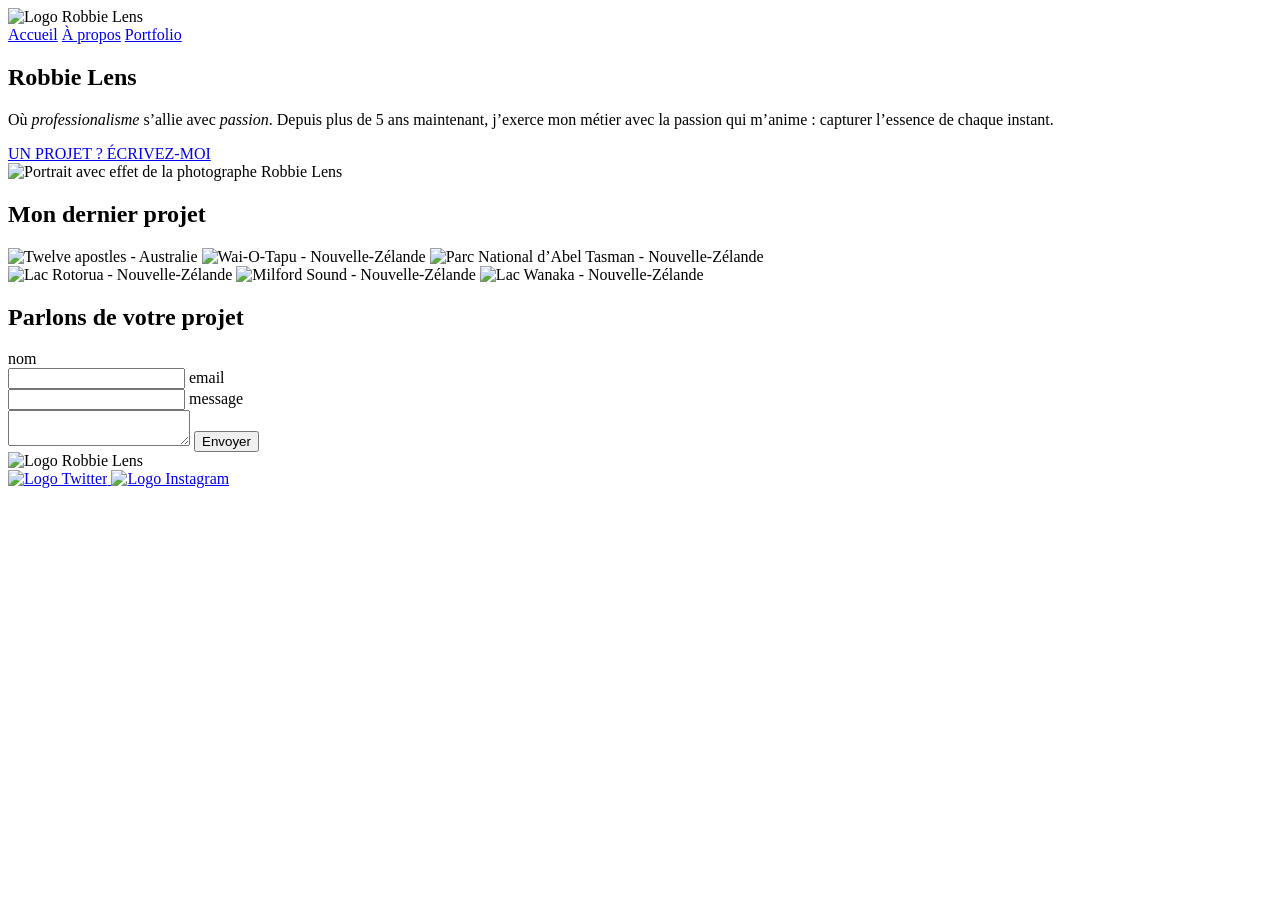
==== index.html @ 1302f825 "remontée de index.html" ====
<!DOCTYPE html>
<html lang="fr">

<head>
    <meta charset="utf-8" >
    <title>Accueil - Robbie Lens Photographie</title>
    <link href="style/style.css" rel="stylesheet" >
    <link href="style/index.css" rel="stylesheet" >
    <link rel="preconnect" href="https://fonts.googleapis.com">
    <link rel="preconnect" href="https://fonts.gstatic.com" crossorigin>
    <link href="https://fonts.googleapis.com/css2?family=Manrope&family=Montserrat&display=swap" rel="stylesheet">
</head>

<body>
    <header>
        <nav>
            <img src="images/logo.png" alt="Logo Robbie Lens" >
            <div>
                <a href="index.html">Accueil</a>
                <a href="a-propos.html">À propos</a>
                <a href="portfolio.html">Portfolio</a>
            </div>
        </nav>
    </header>
    <main>
        <section class="accueil-introduction">
            <div>
                <h1>Robbie Lens</h1>
                <p>
                    Où <em>professionalisme</em> s’allie avec <em>passion</em>. Depuis
                    plus de 5 ans maintenant, j’exerce mon métier avec la passion
                    qui m’anime : capturer l’essence de chaque instant.
                </p>
             
                <a href="#contact" class="cta">UN PROJET ? ÉCRIVEZ-MOI</a>

            </form>
            </div>
            <img src="images/robbie-lens.png" alt="Portrait avec effet de la photographe Robbie Lens" >
        </section>
        <section class="accueil-photos">
            <h2>Mon dernier projet</h2>
            <div>
                <img src="images/accueil/element-1.png" alt="Twelve apostles - Australie" >
                <img src="images/accueil/element-2.png" alt="Wai-O-Tapu - Nouvelle-Zélande" >
                <img src="images/accueil/element-3.png" alt="Parc National d’Abel Tasman - Nouvelle-Zélande" >
            </div>
            <div>
                <img src="images/accueil/element-4.png" alt="Lac Rotorua - Nouvelle-Zélande" >
                <img src="images/accueil/element-5.png" alt="Milford Sound - Nouvelle-Zélande" >
                <img src="images/accueil/element-6.png" alt="Lac Wanaka - Nouvelle-Zélande" >
            </div>
        </section>
        
        <section id="contact" class="section-formulaire">
            <h2>Parlons de votre projet</h2>
                <form method="get" action="">
                    <label for="nom">nom</label>  <br><input type="text" name="nom" id="nom" required>
              
                    <label for="email">email</label>  <br><input type="email" name="email" id="email" required>

                    <label for="message">message</label><br>
                        <textarea name="message" id="message" required></textarea>
   
                    <input class="cta" type="submit" value="Envoyer"/>
                </form>

        </section>

    </main>
    <footer>
        <img src="images/logo.png" alt="Logo Robbie Lens" >
        <div>
            <a target="_blank" href="https://twitter.com/" class="lien-icone">
                <img src="images/twitter.png" alt="Logo Twitter" >
            </a>
            <a target="_blank" href="https://www.instagram.com/" class="lien-icone">
                <img src="images/instagram.png" alt="Logo Instagram" >
            </a>
        </div>
    </footer>
</body>

</html>
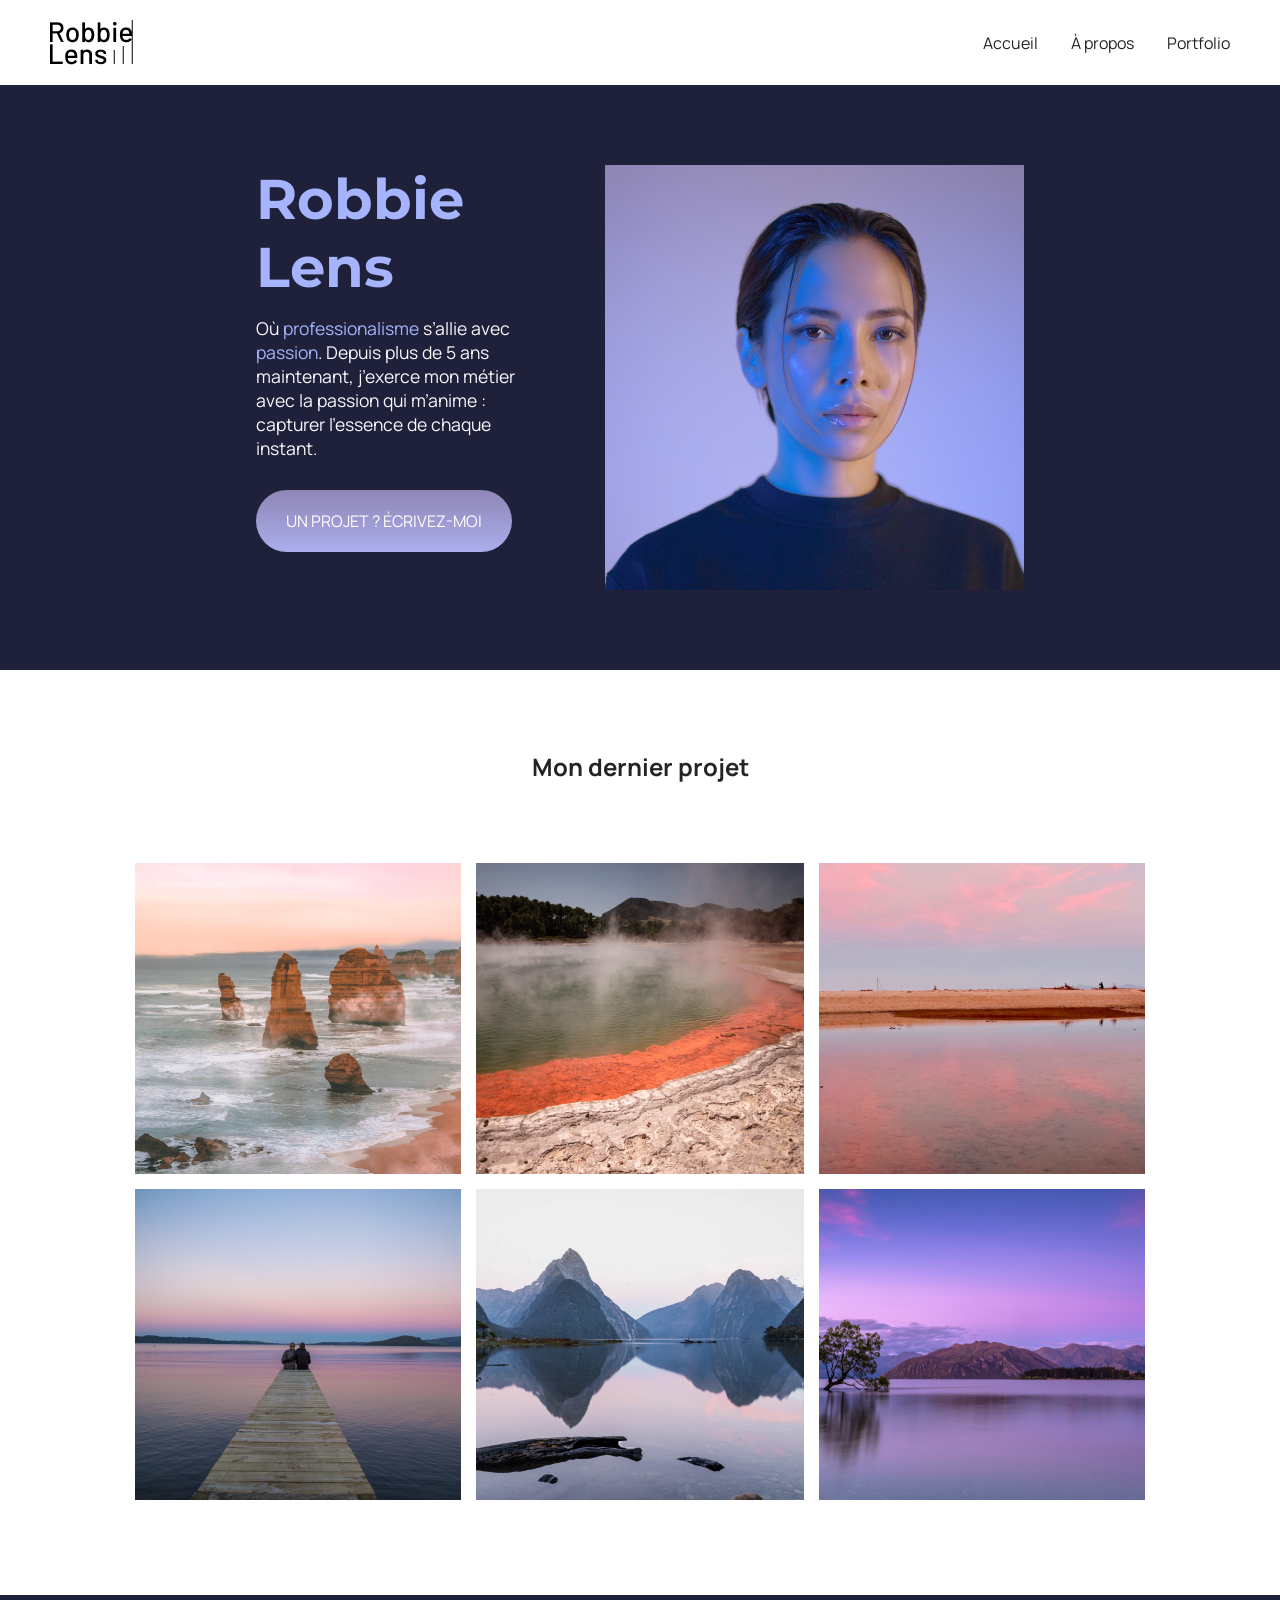
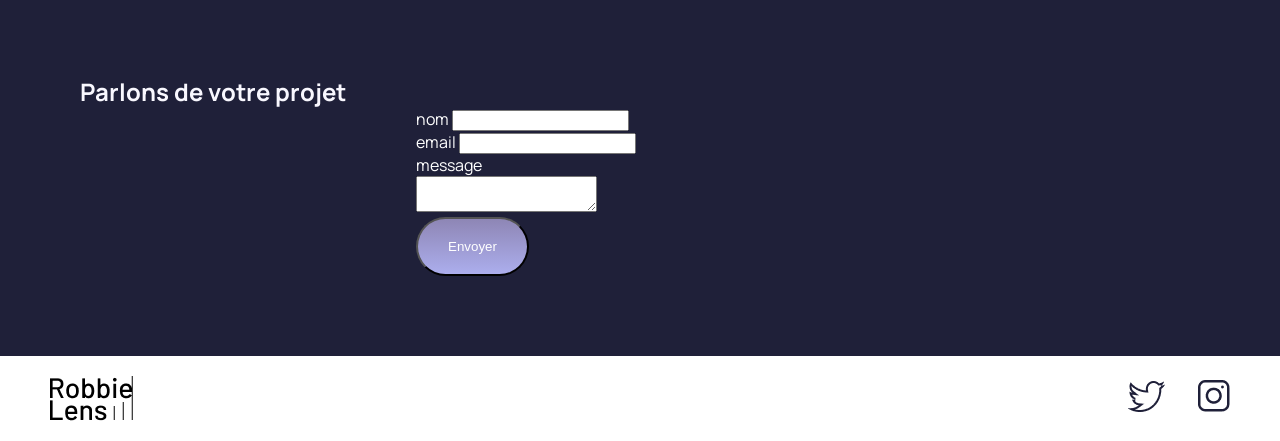
==== commit 3b063543: "creation formulaire" ====
--- a/index.html
+++ b/index.html
@@ -34,7 +34,6 @@
              
                 <a href="#contact" class="cta">UN PROJET ? ÉCRIVEZ-MOI</a>
 
-            </form>
             </div>
             <img src="images/robbie-lens.png" alt="Portrait avec effet de la photographe Robbie Lens" >
         </section>
@@ -55,14 +54,24 @@
         <section id="contact" class="section-formulaire">
             <h2>Parlons de votre projet</h2>
                 <form method="get" action="">
-                    <label for="nom">nom</label>  <br><input type="text" name="nom" id="nom" required>
-              
-                    <label for="email">email</label>  <br><input type="email" name="email" id="email" required>
-
+                <div class="conteneur-formulaire">
+                    <div class="conteneur-mail_nom">
+                        <div class="champ">
+                            <label for="nom">nom</label>
+                            <input type="text" name="nom" id="nom" required>
+                        </div>
+                        <div class="champ">
+                            <label for="email">email</label>
+                            <input type="email" name="email" id="email" required>
+                        </div>
+                    </div>
+                </div>
+                
+                <div class="conteneur-message">
                     <label for="message">message</label><br>
                         <textarea name="message" id="message" required></textarea>
-   
-                    <input class="cta" type="submit" value="Envoyer"/>
+                </div>
+                    <div class="bouton-envoyer"><input class="cta" type="submit" value="Envoyer"/></div>
                 </form>
 
         </section>
@@ -81,4 +90,4 @@
     </footer>
 </body>
 
-</html>
+</html>
--- a/style/style.css
+++ b/style/style.css
@@ -0,0 +1,82 @@
+* {
+  margin: 0;
+}
+
+body {
+  font-family: 'Manrope', sans-serif;
+  font-size: 1em;
+  background-color: #1f2039;
+}
+
+a {
+  color: #242424;
+  text-decoration: none;
+}
+
+em {
+  color: #a5b4fc;
+  font-style: normal;
+}
+
+h1 {
+  font-size: 3.5em;
+  color: #a5b4fc;
+  font-family: 'Montserrat', sans-serif;
+}
+
+h2 {
+  color: #f9f8ff;
+}
+
+p,
+li {
+  font-size: 1.1em;
+  color: #f9f8ff;
+}
+
+header,
+footer {
+  background-color: white;
+  padding: 20px 50px;
+}
+
+.cta {
+  display: inline-block;
+  background: linear-gradient(#8e86b5, #acaeed);
+  color: white;
+  border-radius: 50px;
+  padding: 20px 30px;
+}
+
+a:hover {
+  text-decoration: underline;
+}
+
+.cta:hover {
+  background: linear-gradient(#696484, #8788ba);
+  text-decoration: none;
+}
+
+.lien-icone {
+  margin-left: 30px;
+}
+
+.lien-icone:hover {
+  opacity: 0.5;
+}
+
+section {
+  padding: 80px;
+}
+
+footer,
+nav {
+  display: flex;
+  flex-direction: row;
+  align-items: center;
+  justify-content: space-between;
+}
+
+nav a {
+  margin-left: 30px;
+}
--- a/style/index.css
+++ b/style/index.css
@@ -0,0 +1,50 @@
+.accueil-photos {
+  background-color: white;
+  padding: 80px;
+}
+
+.accueil-photos h2 {
+  color: #242424;
+  text-align: center;
+  margin-bottom: 80px;
+}
+
+.accueil-photos div {
+  display: flex;
+  flex-direction: row;
+  gap: 15px;
+  justify-content: center;
+  margin-bottom: 15px;
+}
+
+.accueil-introduction {
+  display: flex;
+  flex-direction: row;
+  width: 60%;
+  align-items: flex-start;
+  margin: auto;
+}
+
+.accueil-introduction h1 {
+  margin-bottom: 15px;
+}
+
+.accueil-introduction p {
+  margin-bottom: 30px;
+}
+
+.accueil-introduction div {
+  padding-right: 80px;
+}
+
+/*"""""""
+""""""""*/
+
+
+form {
+  display: flex;
+  flex-direction: column;
+  width: 40%;
+  margin: auto;
+  color: white;
+}
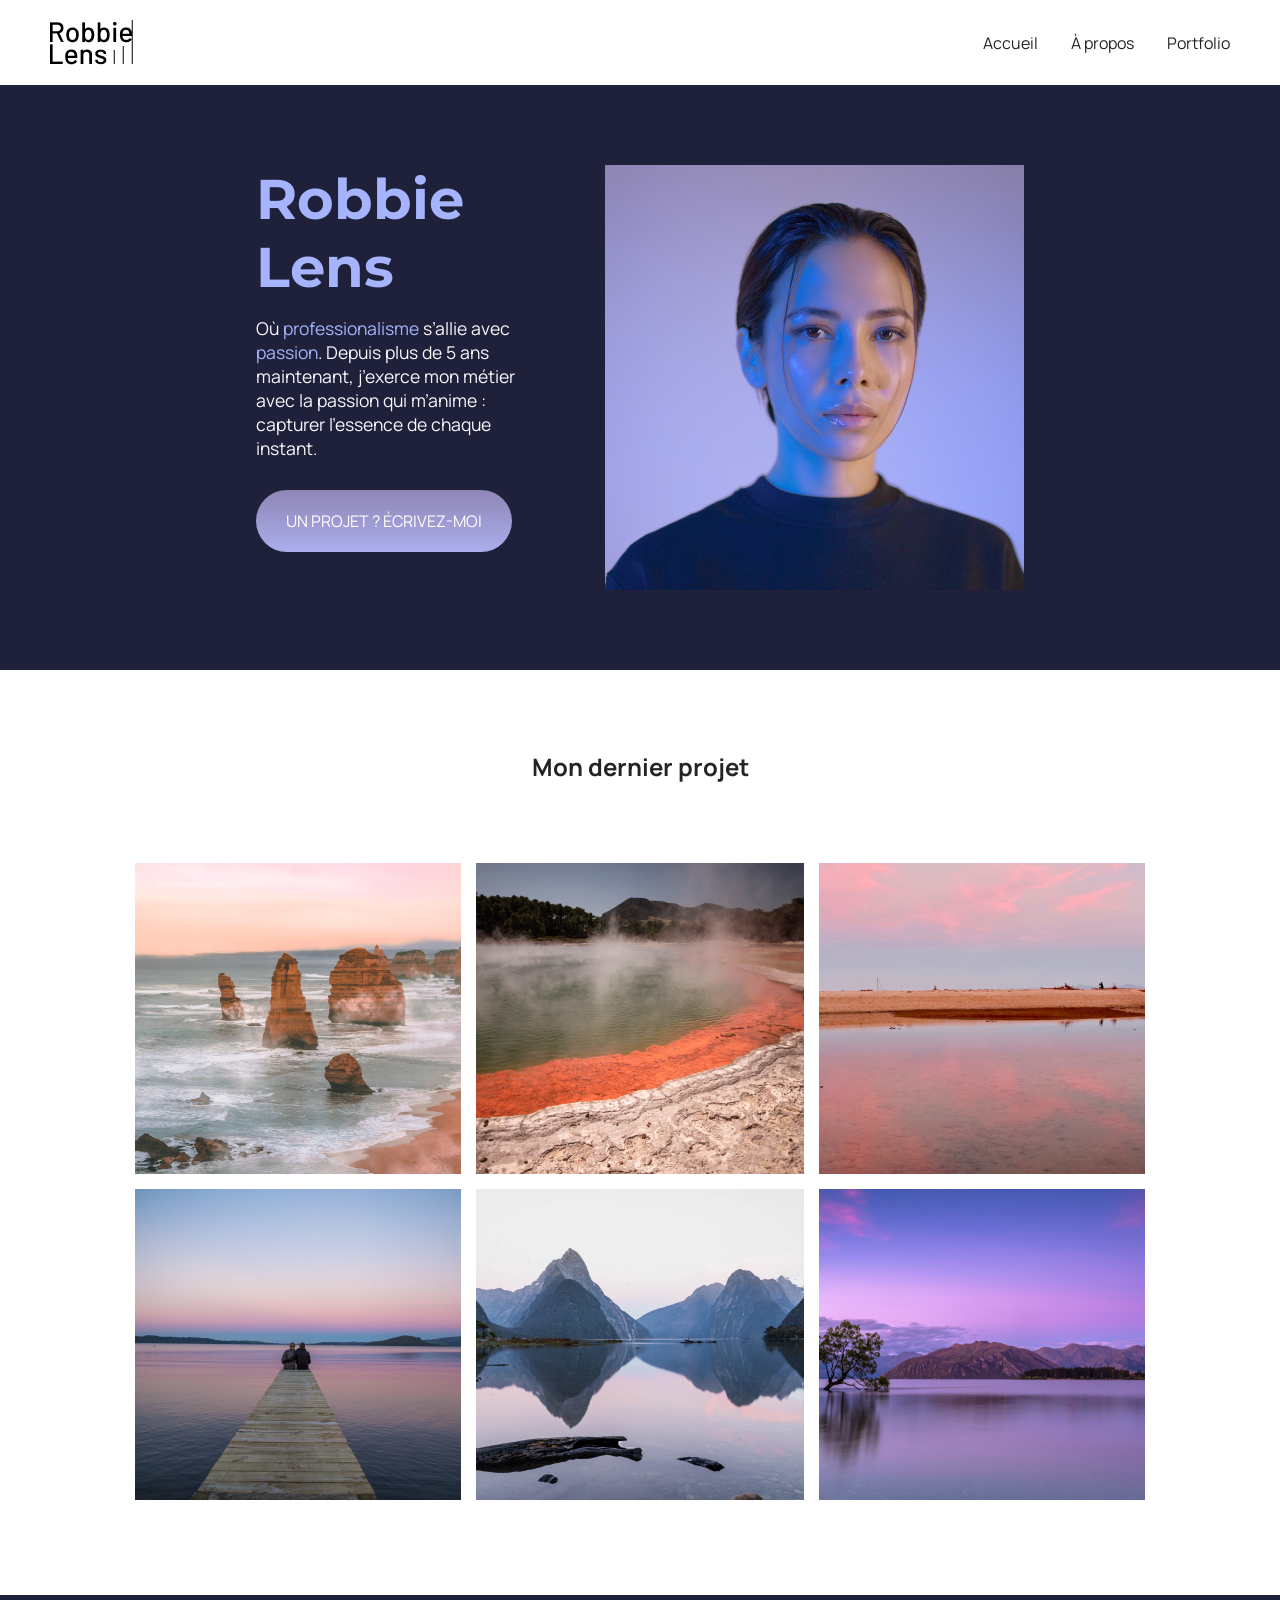
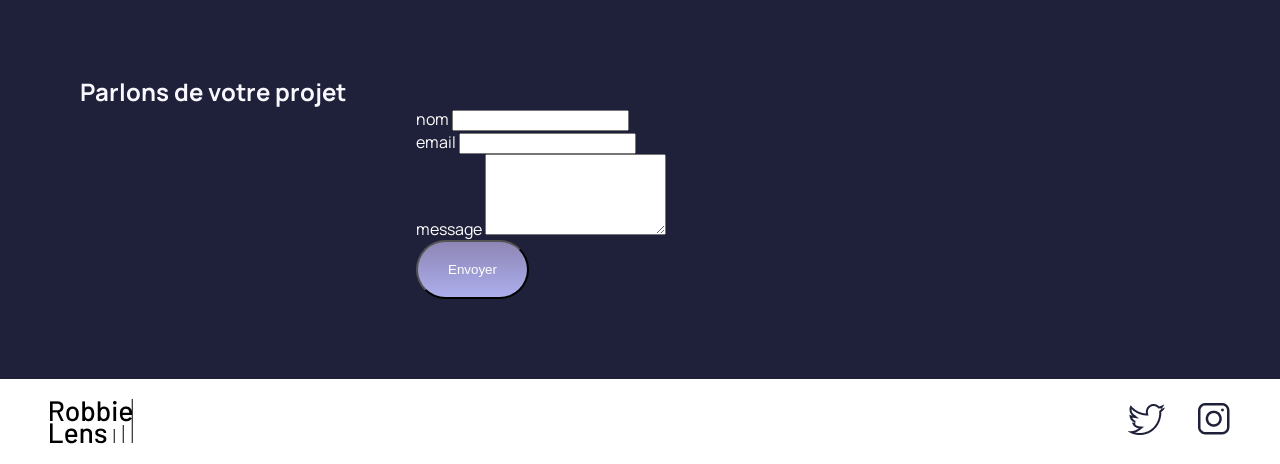
==== commit c4fab893: "formulaire ok" ====
--- a/index.html
+++ b/index.html
@@ -53,27 +53,26 @@
         
         <section id="contact" class="section-formulaire">
             <h2>Parlons de votre projet</h2>
-                <form method="get" action="">
-                <div class="conteneur-formulaire">
-                    <div class="conteneur-mail_nom">
-                        <div class="champ">
-                            <label for="nom">nom</label>
-                            <input type="text" name="nom" id="nom" required>
-                        </div>
-                        <div class="champ">
-                            <label for="email">email</label>
-                            <input type="email" name="email" id="email" required>
-                        </div>
-                    </div>
-                </div>
-                
-                <div class="conteneur-message">
-                    <label for="message">message</label><br>
-                        <textarea name="message" id="message" required></textarea>
-                </div>
-                    <div class="bouton-envoyer"><input class="cta" type="submit" value="Envoyer"/></div>
-                </form>
-
+        
+        <form method="post" action="#" class="conteneur-formulaire">
+        <div class="conteneur-mail_nom">
+            <div class="champ">
+                <label for="nom">nom</label>
+                <input type="text" name="nom" id="nom" required>
+            </div>
+            <div class="champ">
+                <label for="email">email</label>
+                <input type="email" name="email" id="email" required>
+            </div>
+        </div>
+        <div class="champ">
+            <label for="message">message</label>
+            <textarea name="message" id="message" rows="5" required></textarea>
+        </div>
+        <div class="bouton-envoyer">
+            <input class="cta" type="submit" value="Envoyer">
+        </div>
+    </form>
         </section>
 
     </main>
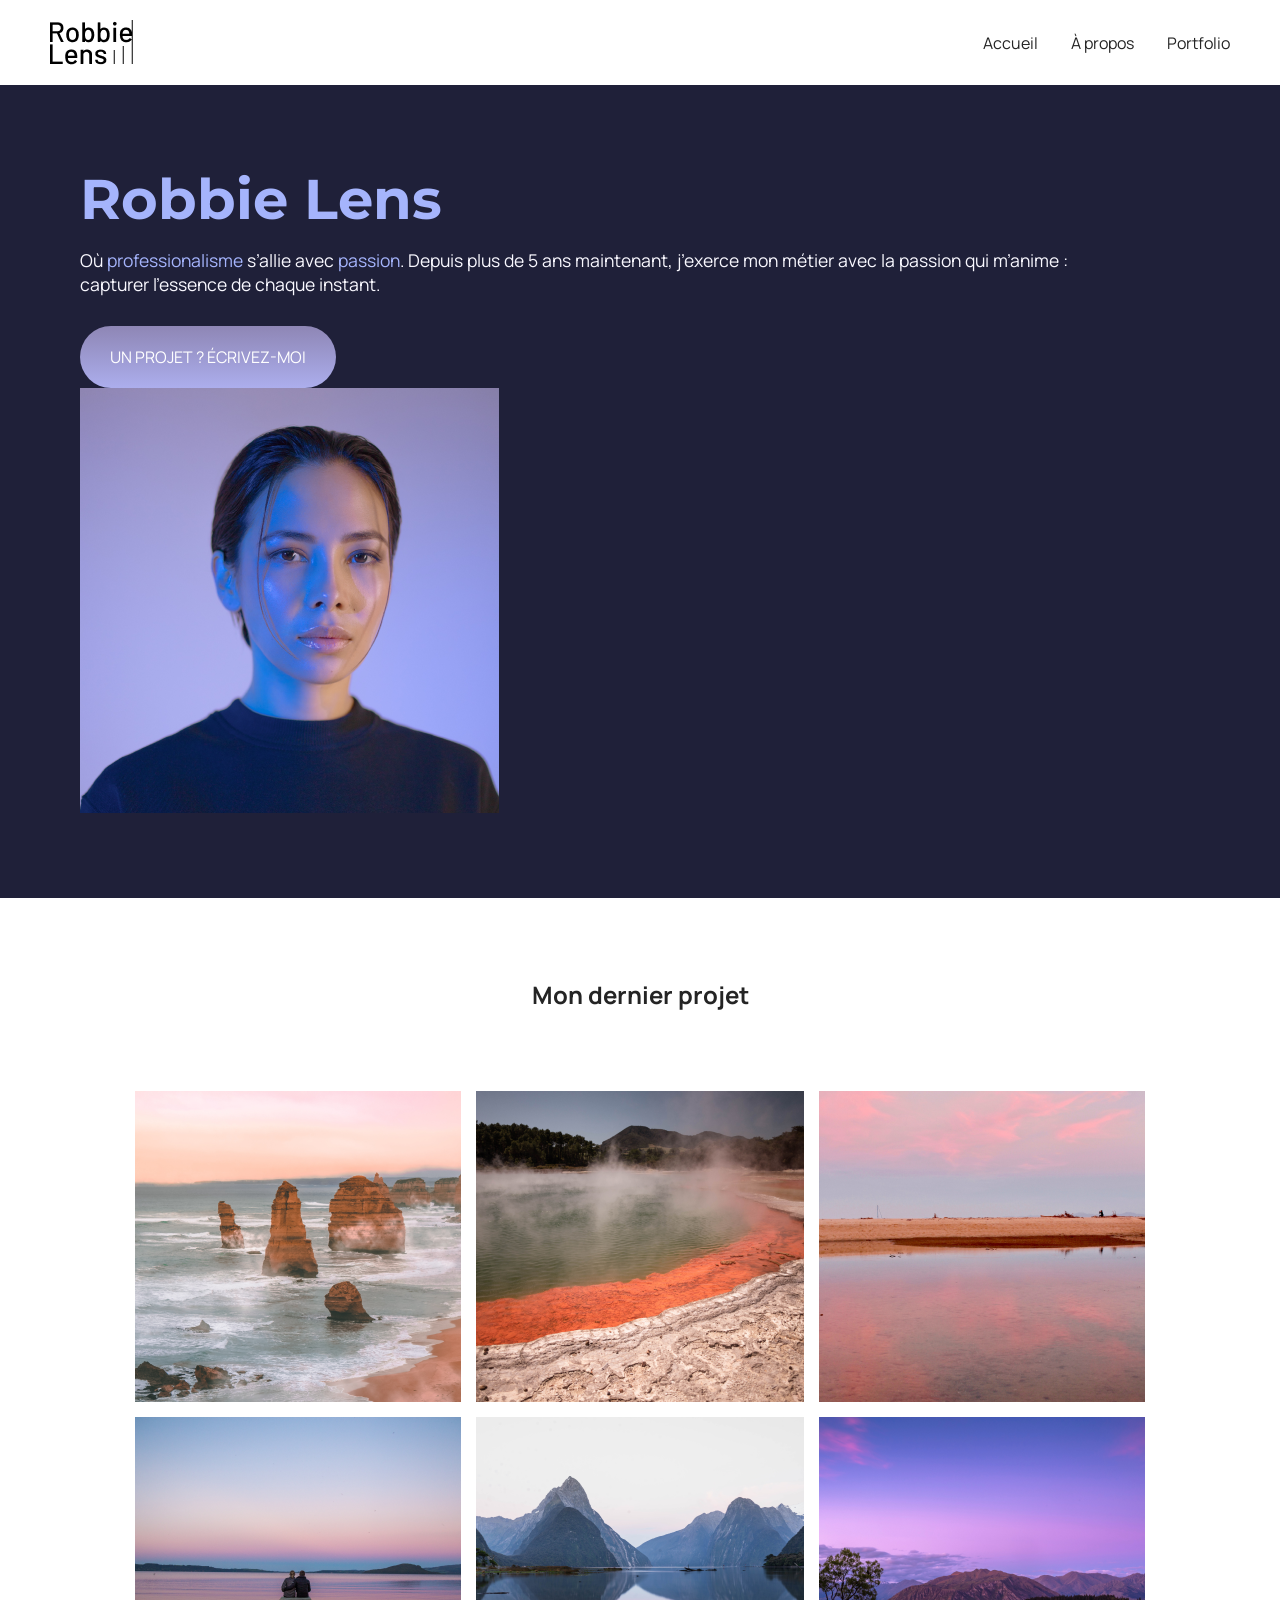
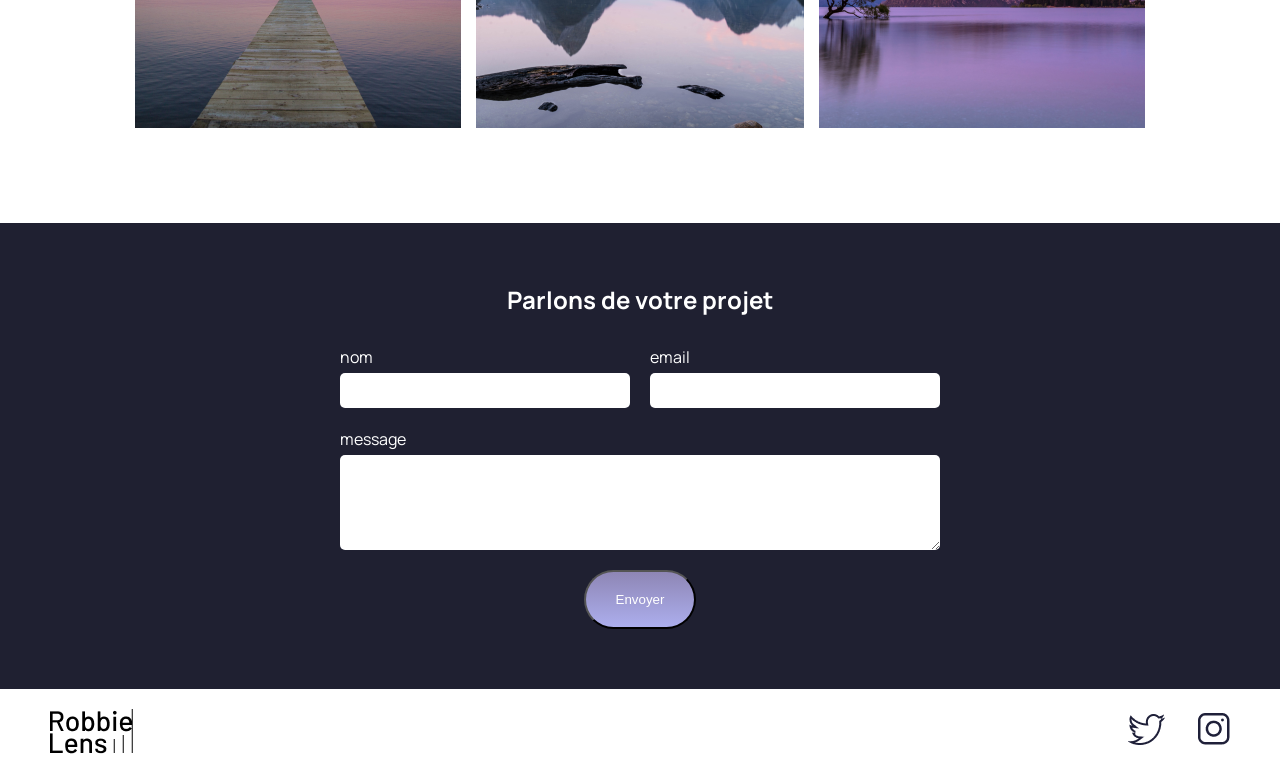
==== commit ec8363a1: "finalisation" ====
--- a/index.html
+++ b/index.html
@@ -3,6 +3,7 @@
 
 <head>
     <meta charset="utf-8" >
+    <meta name="viewport" content="width=device-width, initial-scale=1.0">
     <title>Accueil - Robbie Lens Photographie</title>
     <link href="style/style.css" rel="stylesheet" >
     <link href="style/index.css" rel="stylesheet" >
@@ -54,7 +55,7 @@
         <section id="contact" class="section-formulaire">
             <h2>Parlons de votre projet</h2>
         
-        <form method="post" action="#" class="conteneur-formulaire">
+    <form method="post" action="#" class="conteneur-formulaire">
         <div class="conteneur-mail_nom">
             <div class="champ">
                 <label for="nom">nom</label>
--- a/style/style.css
+++ b/style/style.css
@@ -80,3 +80,32 @@
 nav a {
   margin-left: 30px;
 }
+
+@media screen and (max-width: 996px) {
+  h1 {
+    font-size: 2em;
+  }
+  body {
+    padding: 20px;
+  }
+  nav a{
+    margin-left: 10px;
+    margin-right: 10px;
+  }
+  header,
+  footer {
+    padding: 20px 20px;
+  }
+  section {
+    padding: 50px 20px 50px 20px;
+  }
+   header nav img {
+    margin-bottom: 20px;
+  }
+  header nav {
+    flex-direction: column;
+    align-items: center;
+    justify-content: center;
+  }
+}
+
--- a/style/index.css
+++ b/style/index.css
@@ -17,12 +17,12 @@
   margin-bottom: 15px;
 }
 
-.accueil-introduction {
-  display: flex;
-  flex-direction: row;
-  width: 60%;
-  align-items: flex-start;
-  margin: auto;
+@media screen and (max-width: 996px) {
+  .accueil-introduction {
+    flex-direction: column;
+    align-items: center;
+    justify-content: center;
+  }
 }
 
 .accueil-introduction h1 {
@@ -37,14 +37,47 @@
   padding-right: 80px;
 }
 
-/*"""""""
-""""""""*/
+.section-formulaire {
+  background-color: #1f2031; 
+  text-align: center;         
+  padding: 60px 20px;
+}
 
+.section-formulaire h2 {
+  color: white;
+  margin-bottom: 30px;
+}
 
-form {
+.conteneur-formulaire {
   display: flex;
-  flex-direction: column;
-  width: 40%;
-  margin: auto;
+  flex-direction: column;    
+  align-items: center;       
+  max-width: 600px;          
+  margin: 0 auto;            
+  gap: 20px;                 
+}
+
+.conteneur-mail_nom {
+  display: flex;
+  flex-direction: row;    
+  width: 100%;               
+  gap: 20px;                 
+}
+
+.champ {
+  display: flex;
+  flex-direction: column;    
+  align-items: flex-start;   
+  width: 100%;               
   color: white;
+  gap: 5px;
+}
+
+.champ input, 
+.champ textarea {
+  width: 100%;               
+  box-sizing: border-box;    
+  padding: 10px;
+  border-radius: 5px;
+  border: none;
 }
